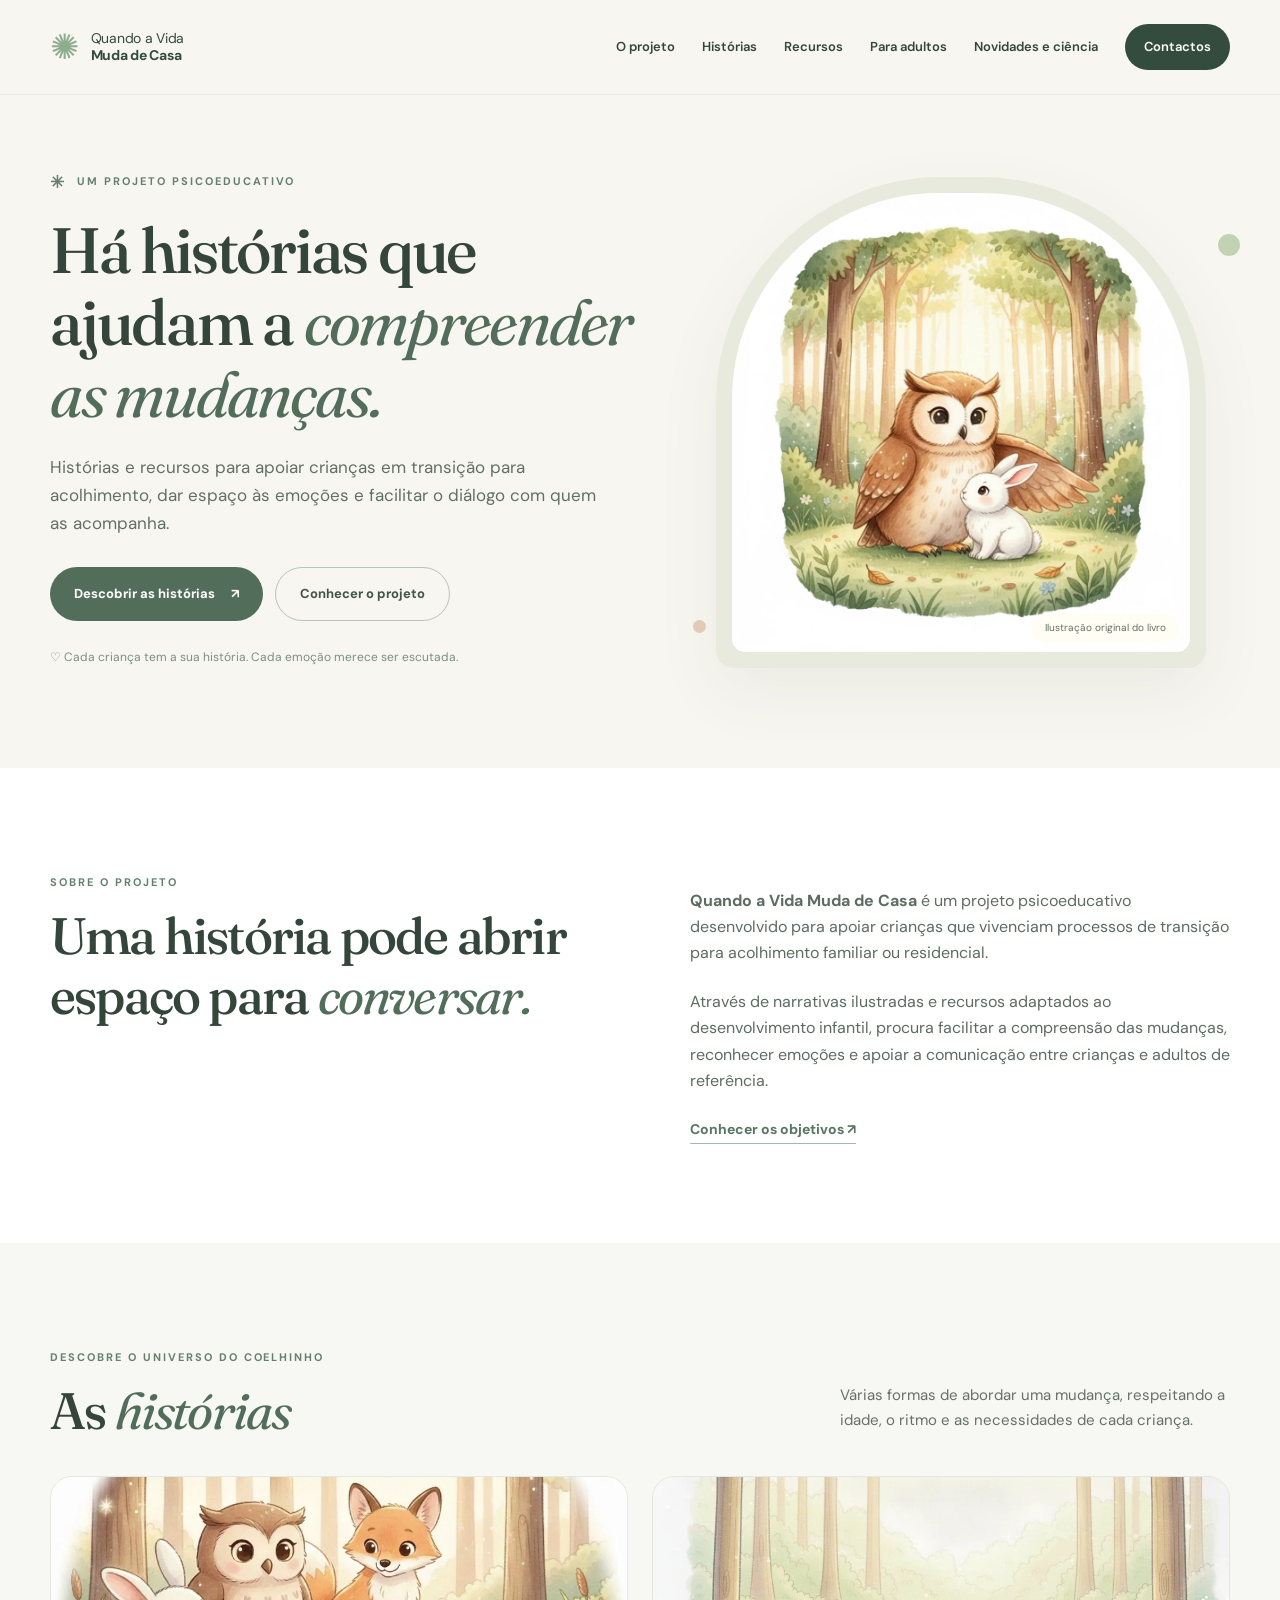
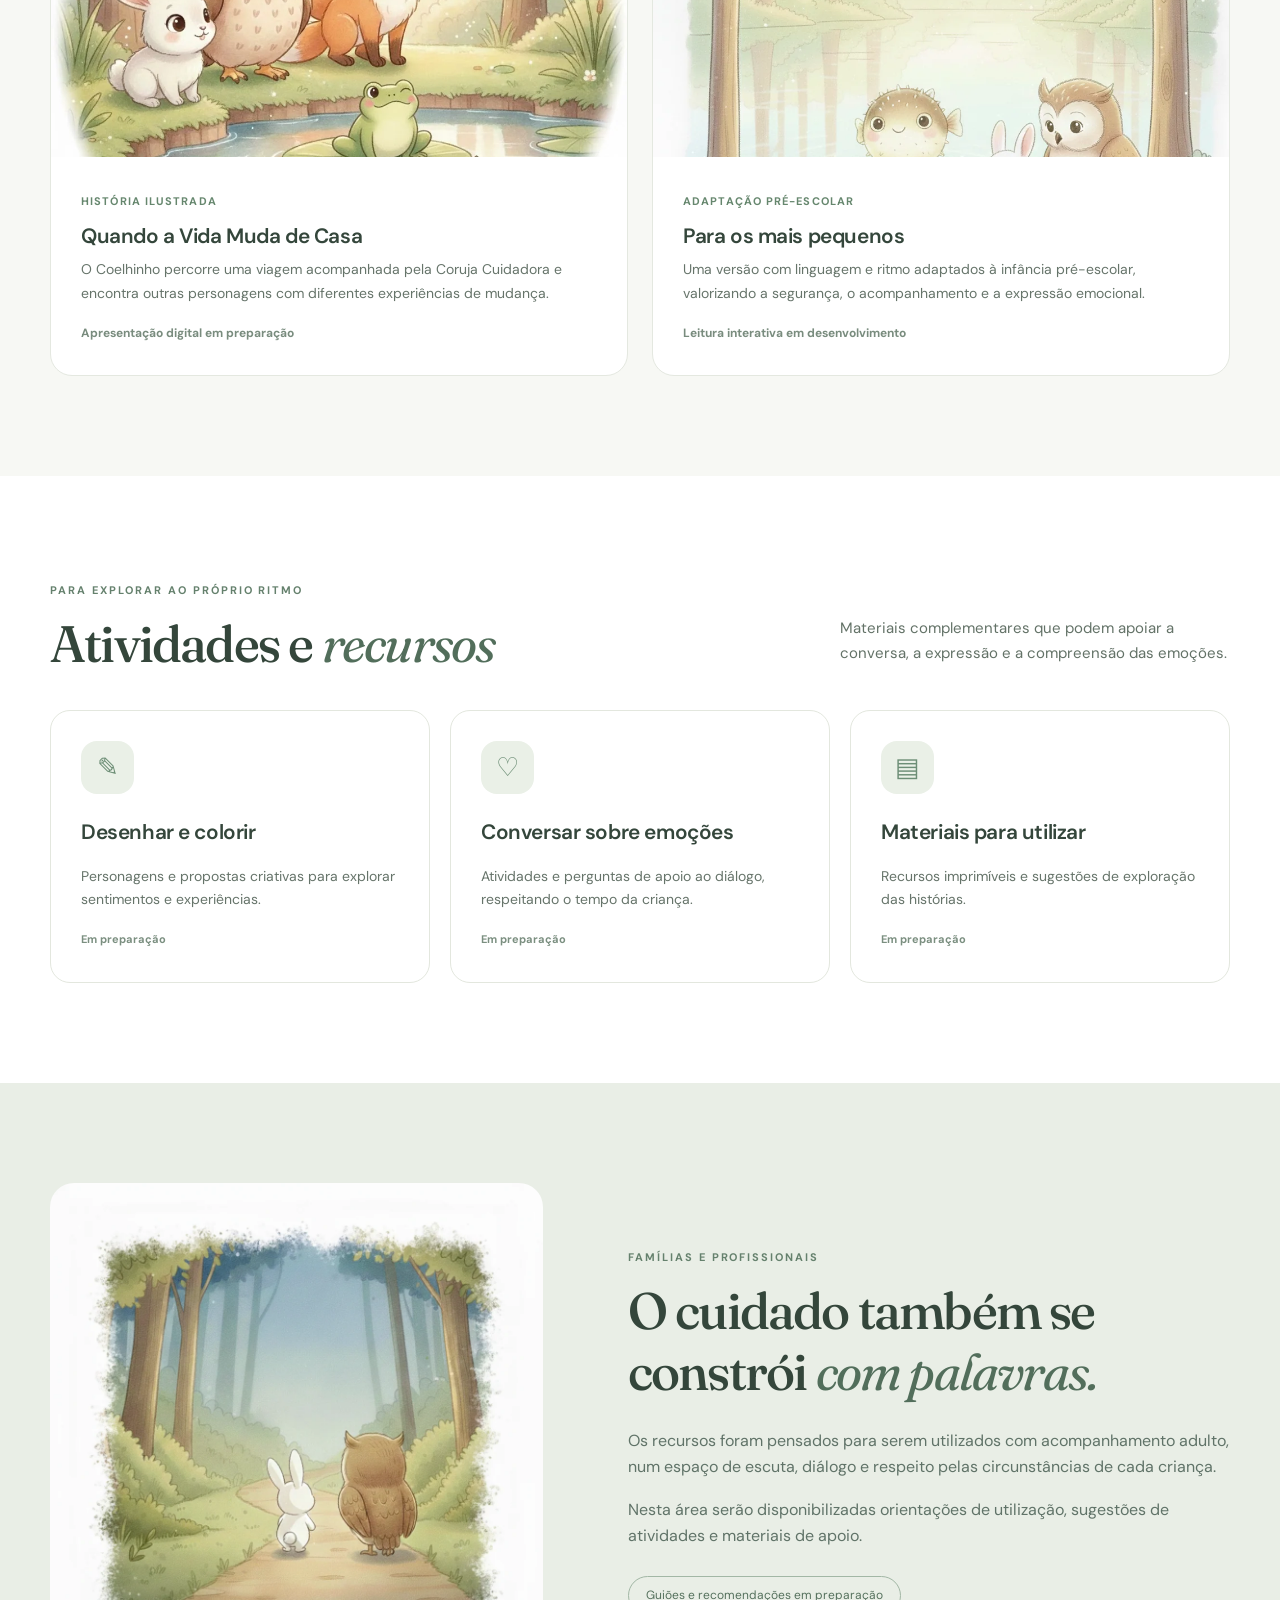
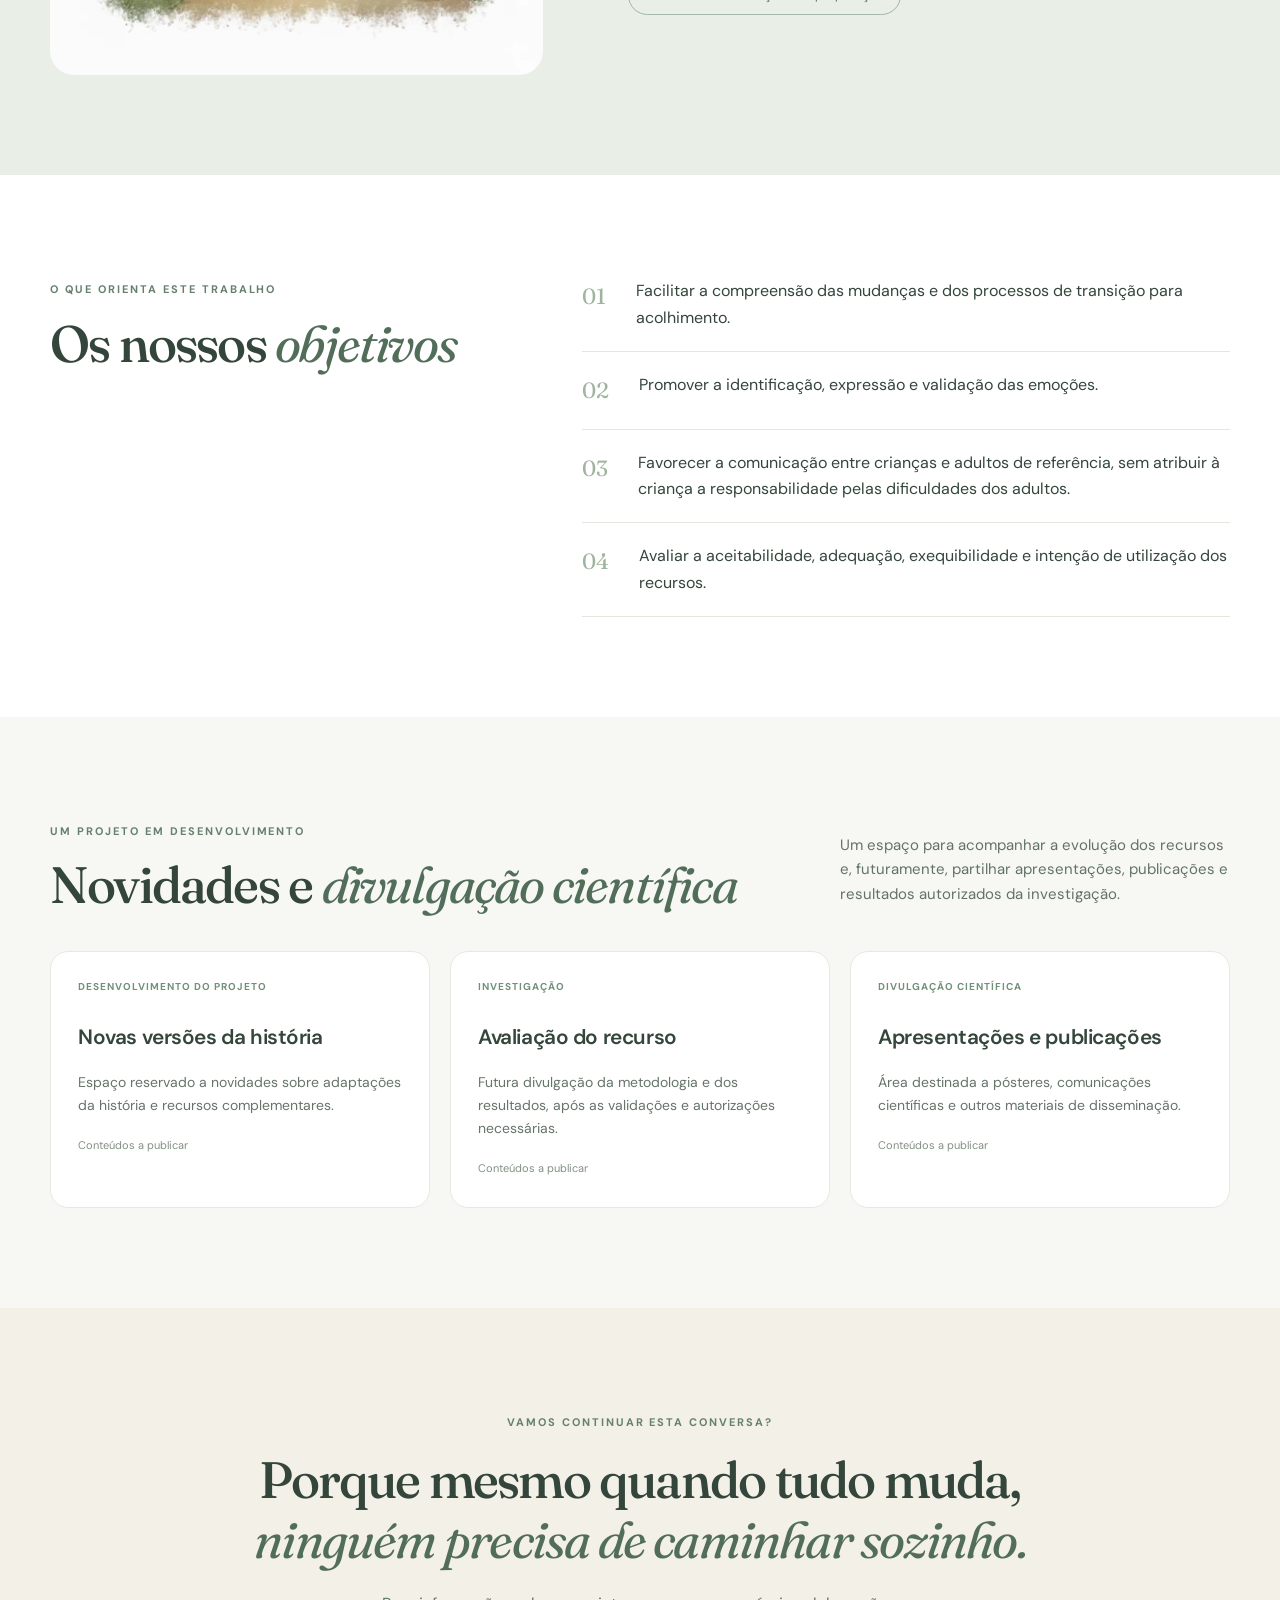
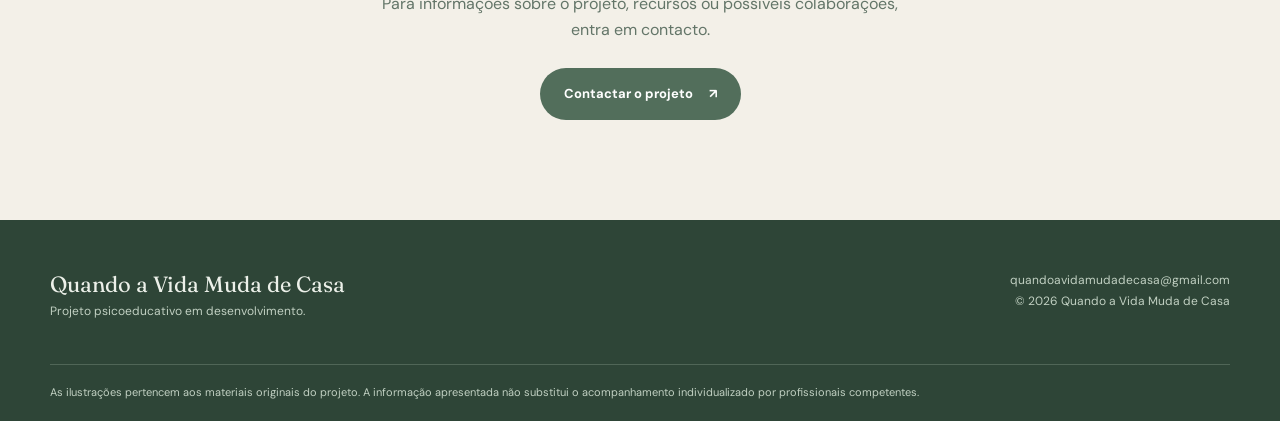
==== index_corrigido.html @ f1e55601 "Add files via upload" ====
<!doctype html>
<html lang="pt-PT">
<head>
  <meta charset="utf-8">
  <meta name="viewport" content="width=device-width, initial-scale=1">
  <meta name="description" content="Quando a Vida Muda de Casa — histórias e recursos psicoeducativos para apoiar crianças em transição para acolhimento.">
  <meta name="theme-color" content="#f8f6f0">
  <title>Quando a Vida Muda de Casa | Projeto Psicoeducativo</title>
  <link rel="preconnect" href="https://fonts.googleapis.com">
  <link rel="preconnect" href="https://fonts.gstatic.com" crossorigin>
  <link href="https://fonts.googleapis.com/css2?family=DM+Sans:wght@400;500;600;700&family=Fraunces:opsz,wght@9..144,400;9..144,500;9..144,600&display=swap" rel="stylesheet">
  <link rel="stylesheet" href="style.css">
  <script defer src="script.js"></script>
</head>
<body>
<a class="skip" href="#conteudo">Saltar para o conteúdo</a>
<header class="site-header" id="topo">
  <div class="container header-inner">
    <a class="brand" href="#topo" aria-label="Quando a Vida Muda de Casa — início"><span class="brand-mark" aria-hidden="true">✺</span><span>Quando a Vida<br><strong>Muda de Casa</strong></span></a>
    <button class="menu-toggle" type="button" aria-expanded="false" aria-controls="main-nav"><span aria-hidden="true">☰</span> Menu</button>
    <nav class="main-nav" id="main-nav" aria-label="Navegação principal">
      <a href="#projeto">O projeto</a><a href="#historias">Histórias</a><a href="#recursos">Recursos</a><a href="#adultos">Para adultos</a><a href="#novidades">Novidades e ciência</a><a class="nav-contact" href="#contactos">Contactos</a>
    </nav>
  </div>
</header>
<main id="conteudo">
  <section class="hero" aria-labelledby="hero-title">
    <div class="container hero-grid">
      <div class="hero-copy">
        <span class="eyebrow"><span class="tiny-star">✳</span> Um projeto psicoeducativo</span>
        <h1 id="hero-title">Há histórias que ajudam a <em>compreender as mudanças.</em></h1>
        <p>Histórias e recursos para apoiar crianças em transição para acolhimento, dar espaço às emoções e facilitar o diálogo com quem as acompanha.</p>
        <div class="actions"><a class="btn btn-primary" href="#historias">Descobrir as histórias <span aria-hidden="true">↗</span></a><a class="btn btn-secondary" href="#projeto">Conhecer o projeto</a></div>
        <p class="hero-note"><span aria-hidden="true">♡</span> Cada criança tem a sua história. Cada emoção merece ser escutada.</p>
      </div>
      <div class="hero-visual"><div class="hero-image-wrap"><img src="acolhimento.webp" alt="Ilustração original da Coruja Cuidadora a acolher o pequeno Coelhinho na floresta" fetchpriority="high"><span class="image-note">Ilustração original do livro</span></div><span class="shape-dot dot-a" aria-hidden="true"></span><span class="shape-dot dot-b" aria-hidden="true"></span></div>
    </div>
  </section>
  <section class="intro section" id="projeto" aria-labelledby="projeto-title">
    <div class="container intro-grid"><div><span class="eyebrow">Sobre o projeto</span><h2 id="projeto-title">Uma história pode abrir espaço para <em>conversar.</em></h2></div><div class="intro-text"><p><strong>Quando a Vida Muda de Casa</strong> é um projeto psicoeducativo desenvolvido para apoiar crianças que vivenciam processos de transição para acolhimento familiar ou residencial.</p><p>Através de narrativas ilustradas e recursos adaptados ao desenvolvimento infantil, procura facilitar a compreensão das mudanças, reconhecer emoções e apoiar a comunicação entre crianças e adultos de referência.</p><a href="#objetivos" class="text-link">Conhecer os objetivos <span aria-hidden="true">↗</span></a></div></div>
  </section>
  <section class="stories section section-muted" id="historias" aria-labelledby="historias-title"><div class="container"><div class="section-head"><div><span class="eyebrow">Descobre o universo do Coelhinho</span><h2 id="historias-title">As <em>histórias</em></h2></div><p>Várias formas de abordar uma mudança, respeitando a idade, o ritmo e as necessidades de cada criança.</p></div><div class="cards cards-two"><article class="story-card"><div class="story-visual"><img src="capa.webp" alt="Capa ilustrada com as personagens do livro, incluindo Coelhinho, Coruja e outros animais" loading="lazy"></div><div class="story-info"><span class="tag">História ilustrada</span><h3>Quando a Vida Muda de Casa</h3><p>O Coelhinho percorre uma viagem acompanhada pela Coruja Cuidadora e encontra outras personagens com diferentes experiências de mudança.</p><span class="status">Apresentação digital em preparação</span></div></article><article class="story-card"><div class="story-visual"><img src="lago-bilu.webp" alt="O Coelhinho e a Coruja encontram o peixe-balão Bilu junto ao lago" loading="lazy"></div><div class="story-info"><span class="tag">Adaptação pré-escolar</span><h3>Para os mais pequenos</h3><p>Uma versão com linguagem e ritmo adaptados à infância pré-escolar, valorizando a segurança, o acompanhamento e a expressão emocional.</p><span class="status">Leitura interativa em desenvolvimento</span></div></article></div></div></section>
  <section class="resources section" id="recursos" aria-labelledby="recursos-title"><div class="container"><div class="section-head"><div><span class="eyebrow">Para explorar ao próprio ritmo</span><h2 id="recursos-title">Atividades e <em>recursos</em></h2></div><p>Materiais complementares que podem apoiar a conversa, a expressão e a compreensão das emoções.</p></div><div class="resource-grid"><article class="resource-card"><span class="resource-icon" aria-hidden="true">✎</span><h3>Desenhar e colorir</h3><p>Personagens e propostas criativas para explorar sentimentos e experiências.</p><small>Em preparação</small></article><article class="resource-card"><span class="resource-icon" aria-hidden="true">♡</span><h3>Conversar sobre emoções</h3><p>Atividades e perguntas de apoio ao diálogo, respeitando o tempo da criança.</p><small>Em preparação</small></article><article class="resource-card"><span class="resource-icon" aria-hidden="true">▤</span><h3>Materiais para utilizar</h3><p>Recursos imprimíveis e sugestões de exploração das histórias.</p><small>Em preparação</small></article></div></div></section>
  <section class="adult-band section" id="adultos"><div class="container adult-grid"><div class="adult-img"><img src="caminho.webp" alt="O pequeno Coelhinho e a Coruja seguem juntos por um caminho na floresta" loading="lazy"></div><div class="adult-copy"><span class="eyebrow">Famílias e profissionais</span><h2>O cuidado também se constrói <em>com palavras.</em></h2><p>Os recursos foram pensados para serem utilizados com acompanhamento adulto, num espaço de escuta, diálogo e respeito pelas circunstâncias de cada criança.</p><p>Nesta área serão disponibilizadas orientações de utilização, sugestões de atividades e materiais de apoio.</p><span class="soft-pill">Guiões e recomendações em preparação</span></div></div></section>
  <section class="objectives section" id="objetivos"><div class="container objectives-grid"><div><span class="eyebrow">O que orienta este trabalho</span><h2>Os nossos <em>objetivos</em></h2></div><div class="objectives-list"><div><span>01</span><p>Facilitar a compreensão das mudanças e dos processos de transição para acolhimento.</p></div><div><span>02</span><p>Promover a identificação, expressão e validação das emoções.</p></div><div><span>03</span><p>Favorecer a comunicação entre crianças e adultos de referência, sem atribuir à criança a responsabilidade pelas dificuldades dos adultos.</p></div><div><span>04</span><p>Avaliar a aceitabilidade, adequação, exequibilidade e intenção de utilização dos recursos.</p></div></div></div></section>
  <section class="news section section-muted" id="novidades"><div class="container"><div class="section-head"><div><span class="eyebrow">Um projeto em desenvolvimento</span><h2>Novidades e <em>divulgação científica</em></h2></div><p>Um espaço para acompanhar a evolução dos recursos e, futuramente, partilhar apresentações, publicações e resultados autorizados da investigação.</p></div><div class="news-grid"><article class="news-card"><div class="news-type">Desenvolvimento do projeto</div><h3>Novas versões da história</h3><p>Espaço reservado a novidades sobre adaptações da história e recursos complementares.</p><span>Conteúdos a publicar</span></article><article class="news-card"><div class="news-type">Investigação</div><h3>Avaliação do recurso</h3><p>Futura divulgação da metodologia e dos resultados, após as validações e autorizações necessárias.</p><span>Conteúdos a publicar</span></article><article class="news-card"><div class="news-type">Divulgação científica</div><h3>Apresentações e publicações</h3><p>Área destinada a pósteres, comunicações científicas e outros materiais de disseminação.</p><span>Conteúdos a publicar</span></article></div></div></section>
  <section class="closing section" id="contactos"><div class="container closing-inner"><span class="eyebrow">Vamos continuar esta conversa?</span><h2>Porque mesmo quando tudo muda, <em>ninguém precisa de caminhar sozinho.</em></h2><p>Para informações sobre o projeto, recursos ou possíveis colaborações, entra em contacto.</p><a href="mailto:quandoavidamudadecasa@gmail.com?subject=Contacto%20-%20Quando%20a%20Vida%20Muda%20de%20Casa" class="btn btn-primary">Contactar o projeto <span aria-hidden="true">↗</span></a></div></section>
</main>
<footer class="site-footer"><div class="container footer-inner"><div><span class="footer-name">Quando a Vida Muda de Casa</span><p>Projeto psicoeducativo em desenvolvimento.</p></div><div><a href="mailto:quandoavidamudadecasa@gmail.com">quandoavidamudadecasa@gmail.com</a><p>© <span id="year">2026</span> Quando a Vida Muda de Casa</p></div></div><p class="container credits">As ilustrações pertencem aos materiais originais do projeto. A informação apresentada não substitui o acompanhamento individualizado por profissionais competentes.</p></footer>
</body>
</html>
---- style.css ----
:root{--cream:#f8f6f0;--warm:#f0eee5;--sage:#a8b9a4;--sage-deep:#526e5b;--green:#344c3d;--text:#34463b;--muted:#65746a;--line:#e3e7de;--white:#fff;--sand:#e1d1be;--radius:20px}*{box-sizing:border-box}html{scroll-behavior:smooth}body{margin:0;background:#fff;color:var(--text);font-family:'DM Sans',Arial,sans-serif;font-size:16px;line-height:1.65}img{display:block;width:100%;height:auto}a{color:inherit;text-decoration:none}button{font:inherit}h1,h2,h3,p{margin-top:0}h1,h2,h3{line-height:1.18}h1,h2{font-family:'Fraunces',Georgia,serif;font-weight:500;letter-spacing:-.035em}h1{font-size:clamp(2.9rem,5vw,5.1rem);line-height:1.12;margin:18px 0 24px}h2{font-size:clamp(2.3rem,4vw,3.7rem);margin:12px 0 26px}h1 em,h2 em{font-weight:400;color:var(--sage-deep)}h3{font-size:1.3rem;font-weight:600;letter-spacing:-.02em}.container{width:min(1180px,calc(100% - 52px));margin:auto}.section{padding:100px 0}.section-muted{background:#f7f8f4}.skip{position:absolute;left:12px;top:-60px;background:#fff;padding:10px;z-index:100}.skip:focus{top:8px}.site-header{background:var(--cream);position:relative;z-index:3;border-bottom:1px solid #e9eadf}.header-inner{height:94px;display:flex;align-items:center;justify-content:space-between;gap:30px}.brand{display:flex;align-items:center;gap:12px;font-size:14px;line-height:1.25;letter-spacing:-.02em;color:var(--green)}.brand strong{font-weight:700}.brand-mark{font-size:35px;color:#8eac8e;line-height:1}.main-nav{display:flex;align-items:center;gap:27px;font-size:13px;font-weight:600}.main-nav a:hover,.text-link:hover{color:#668c70}.nav-contact{background:var(--green);color:#fff!important;padding:12px 19px;border-radius:99px}.menu-toggle{display:none;border:1px solid #c7d1c5;background:transparent;border-radius:9px;padding:8px 12px;color:var(--green)}.hero{background:var(--cream);padding:72px 0 88px;overflow:hidden}.hero-grid{display:grid;grid-template-columns:1.07fr .93fr;align-items:center;gap:65px}.eyebrow{text-transform:uppercase;letter-spacing:.18em;color:#65816d;font-size:11px;font-weight:700}.tiny-star{font-size:17px;vertical-align:middle;margin-right:6px}.hero-copy>p{font-size:17px;max-width:550px;color:#607067}.actions{display:flex;gap:12px;flex-wrap:wrap;margin:30px 0 27px}.btn{display:inline-flex;align-items:center;justify-content:center;gap:16px;border-radius:100px;font-size:13px;font-weight:700;padding:15px 24px;transition:transform .2s,background .2s}.btn:hover{transform:translateY(-2px)}.btn-primary{background:var(--sage-deep);color:white}.btn-primary:hover{background:#3d5d48}.btn-secondary{border:1px solid #b7c5b7;color:#415647}.hero-copy .hero-note{font-size:12px;color:#799080}.hero-visual{position:relative;padding:10px 24px 12px 4px}.hero-image-wrap{position:relative;background:#e8eadd;border-radius:46% 46% 18px 18px;padding:16px;box-shadow:0 24px 65px #40584612}.hero-image-wrap img{border-radius:45% 45% 13px 13px;aspect-ratio:1;object-fit:cover}.image-note{position:absolute;bottom:25px;right:27px;background:#fffdf3e8;border-radius:100px;color:#617264;font-size:10px;padding:6px 13px}.shape-dot{position:absolute;width:22px;height:22px;background:#c2d3b4;border-radius:50%}.dot-a{top:13%;right:-10px}.dot-b{bottom:9%;left:-19px;width:13px;height:13px;background:#e2cbb6}.intro-grid{display:grid;grid-template-columns:1fr 1fr;gap:100px;align-items:start}.intro-text{padding-top:20px;color:#5d6c61}.intro-text p{margin-bottom:22px}.text-link{color:#587661;font-weight:700;font-size:14px;border-bottom:1px solid #a4baaa;padding-bottom:5px}.section-head{display:flex;justify-content:space-between;align-items:end;gap:65px;margin-bottom:35px}.section-head h2{margin-bottom:0}.section-head>p{max-width:390px;color:#637267;font-size:15px;margin:0 0 9px}.cards{display:grid;gap:24px}.cards-two{grid-template-columns:1fr 1fr}.story-card{background:#fff;border:1px solid #e4e8e0;border-radius:22px;overflow:hidden}.story-visual{height:280px;background:#e7eddf;display:flex;justify-content:center;align-items:center;overflow:hidden}.story-visual img{height:100%;object-fit:cover;object-position:center 45%}.story-info{padding:30px}.tag{font-size:11px;letter-spacing:.1em;text-transform:uppercase;color:#66876e;font-weight:700}.story-info h3{margin:10px 0}.story-info p,.resource-card p,.news-card p{color:#66746a;font-size:14px}.status{font-size:12px;font-weight:700;color:#798c7e}.resource-grid,.news-grid{display:grid;grid-template-columns:repeat(3,1fr);gap:20px}.resource-card{padding:30px;border:1px solid var(--line);border-radius:20px;background:#fff;min-height:250px}.resource-icon{display:flex;align-items:center;justify-content:center;width:53px;height:53px;border-radius:16px;background:#eaf0e7;font-size:26px;color:#6d8e76;margin-bottom:26px}.resource-card small{font-size:11px;color:#7b8f80;font-weight:700}.adult-band{background:#e9eee6}.adult-grid{display:grid;grid-template-columns:.9fr 1.1fr;gap:85px;align-items:center}.adult-img img{border-radius:24px;aspect-ratio:1;object-fit:cover}.adult-copy p{color:#607368}.soft-pill{display:inline-block;border:1px solid #a2b7a5;border-radius:99px;font-size:12px;padding:9px 17px;color:#55715d;margin-top:10px}.objectives-grid{display:grid;grid-template-columns:.8fr 1.2fr;gap:100px}.objectives-list>div{display:flex;gap:30px;border-bottom:1px solid var(--line);padding:20px 0}.objectives-list>div:first-child{padding-top:3px}.objectives-list span{color:#9fb49e;font-family:'Fraunces',serif;font-size:22px}.objectives-list p{max-width:600px;margin:0}.news-card{background:#fff;padding:27px;border-radius:18px;min-height:250px;border:1px solid #e6e9e2}.news-type{color:#729078;font-weight:700;letter-spacing:.1em;text-transform:uppercase;font-size:10px;margin-bottom:30px}.news-card span{font-size:11px;color:#809082}.closing{text-align:center;background:#f3f0e8}.closing-inner{max-width:820px}.closing h2{margin:15px 0 20px}.closing p{color:#637568;max-width:550px;margin:0 auto 25px}.site-footer{padding:46px 0 20px;background:#2e4537;color:#ecf0e9}.footer-inner{display:flex;justify-content:space-between;gap:30px}.footer-inner>div:last-child{text-align:right}.footer-name{font-family:'Fraunces',serif;font-size:22px}.site-footer p,.site-footer a{font-size:12px;color:#c1d0c2}.credits{border-top:1px solid #506657;padding-top:18px;margin-top:30px;font-size:11px!important}a:focus-visible,button:focus-visible{outline:3px solid #9fc8a7;outline-offset:3px}@media(max-width:1000px){.main-nav{gap:14px;font-size:12px}.hero-grid{gap:30px}.intro-grid,.adult-grid,.objectives-grid{gap:45px}}@media(max-width:800px){.header-inner{height:75px}.menu-toggle{display:block}.main-nav{display:none;position:absolute;top:75px;left:0;right:0;background:var(--cream);padding:20px 26px 30px;flex-direction:column;align-items:start;gap:20px;box-shadow:0 15px 20px #344c3d10}.main-nav.open{display:flex}.hero{padding:45px 0 60px}.hero-grid,.intro-grid,.adult-grid,.objectives-grid{grid-template-columns:1fr;gap:30px}.hero-visual{max-width:520px;margin:0 auto}.section{padding:65px 0}.section-head{display:block}.section-head>p{margin-top:15px}.resource-grid,.news-grid{grid-template-columns:1fr}.cards-two{grid-template-columns:1fr}.adult-img{max-width:450px}.intro-text{padding-top:0}.footer-inner{display:block}.footer-inner>div:last-child{text-align:left;margin-top:20px}}@media(max-width:500px){.container{width:min(100% - 32px,1180px)}h1{font-size:2.65rem}h2{font-size:2.25rem}.hero-copy>p{font-size:15px}.hero-visual{padding:0 10px}.story-visual{height:245px}.story-info{padding:22px}.resource-card{min-height:0}.actions{align-items:stretch;flex-direction:column}.btn{width:100%}}
@media(prefers-reduced-motion:reduce){html{scroll-behavior:auto}*{transition:none!important}}
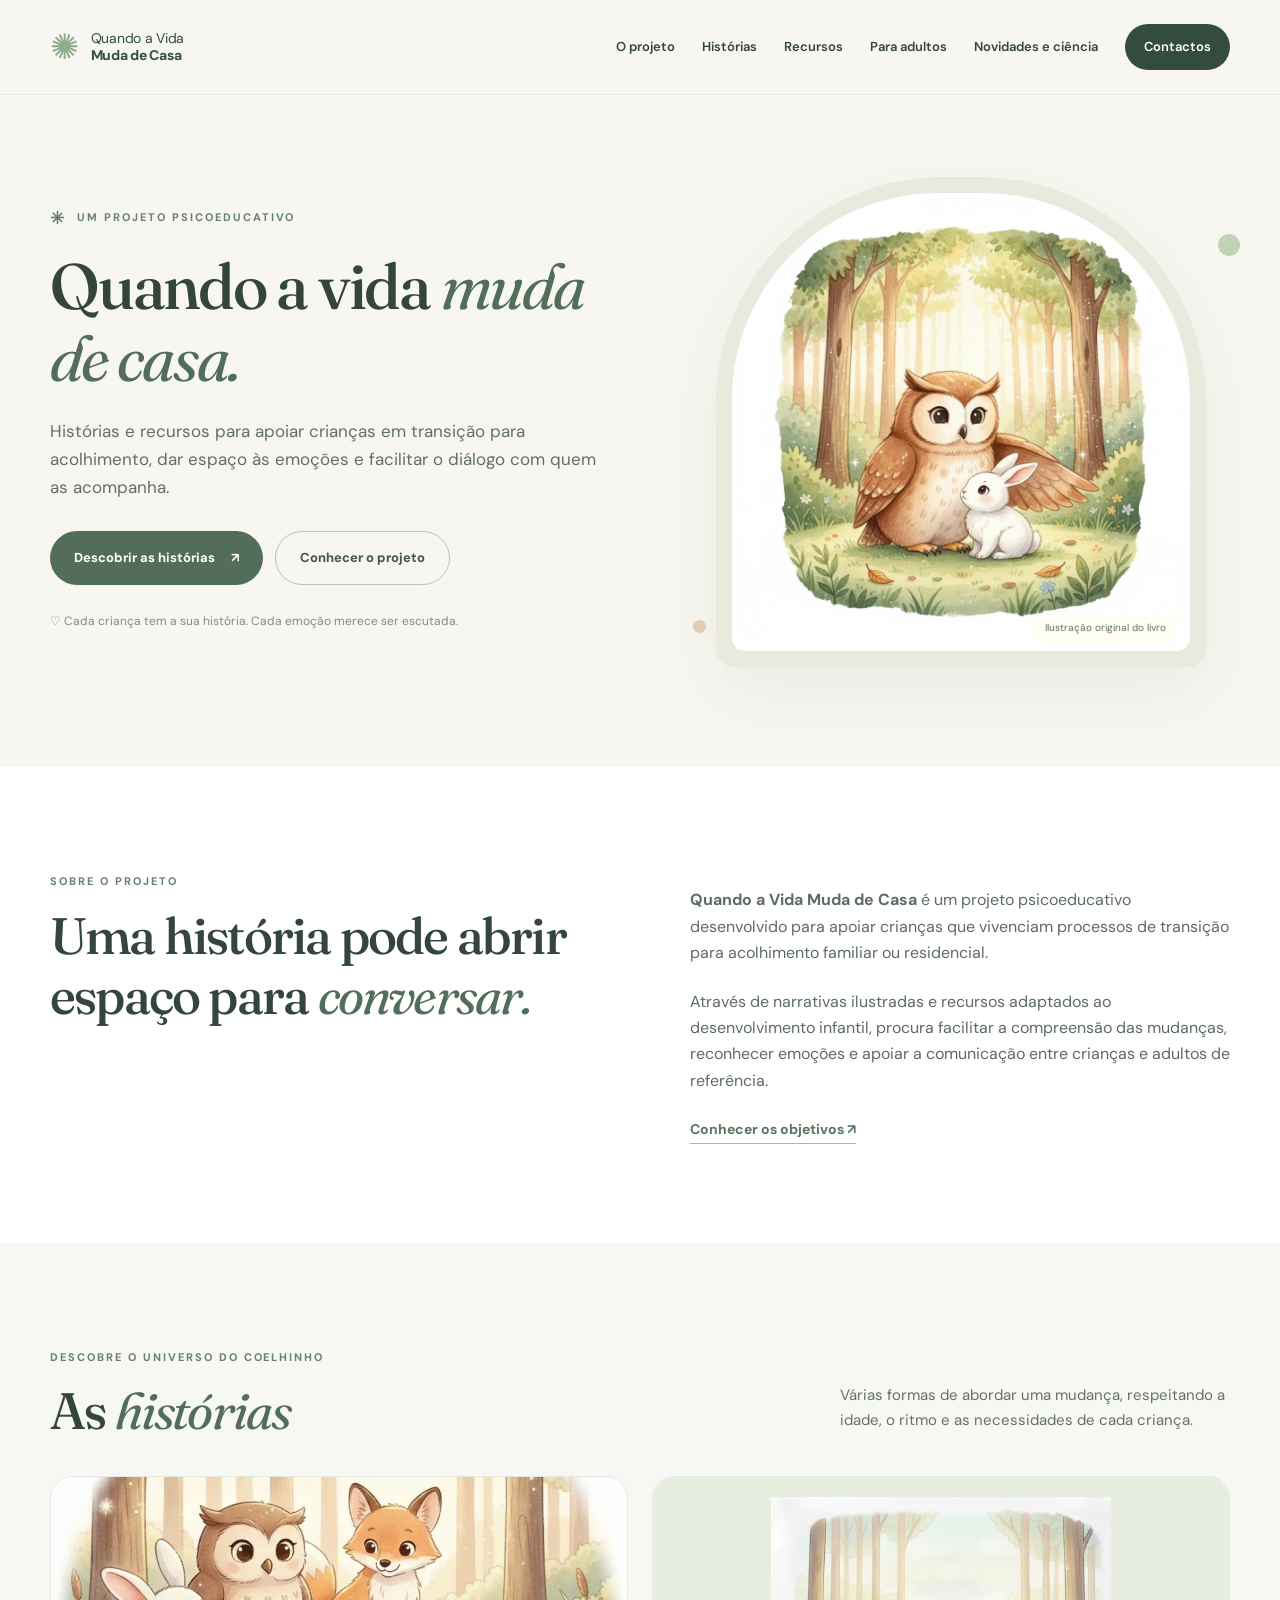
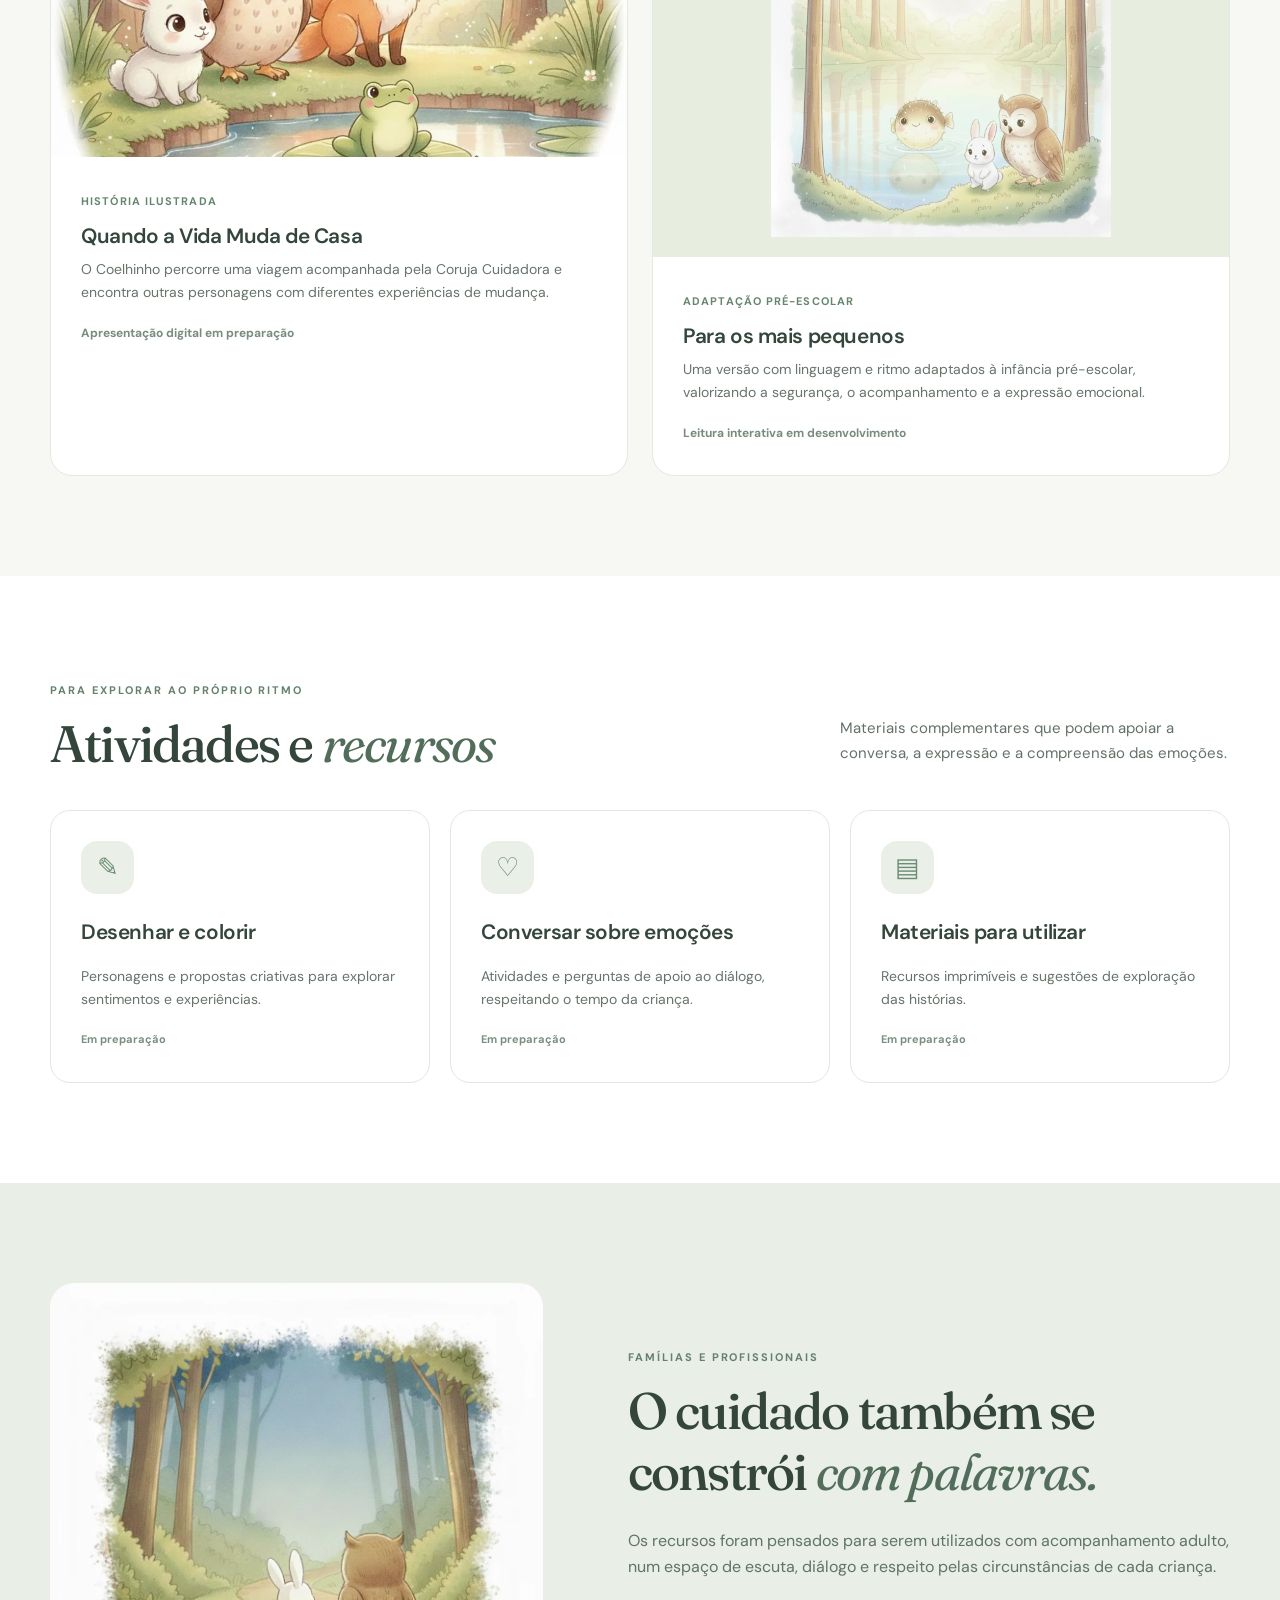
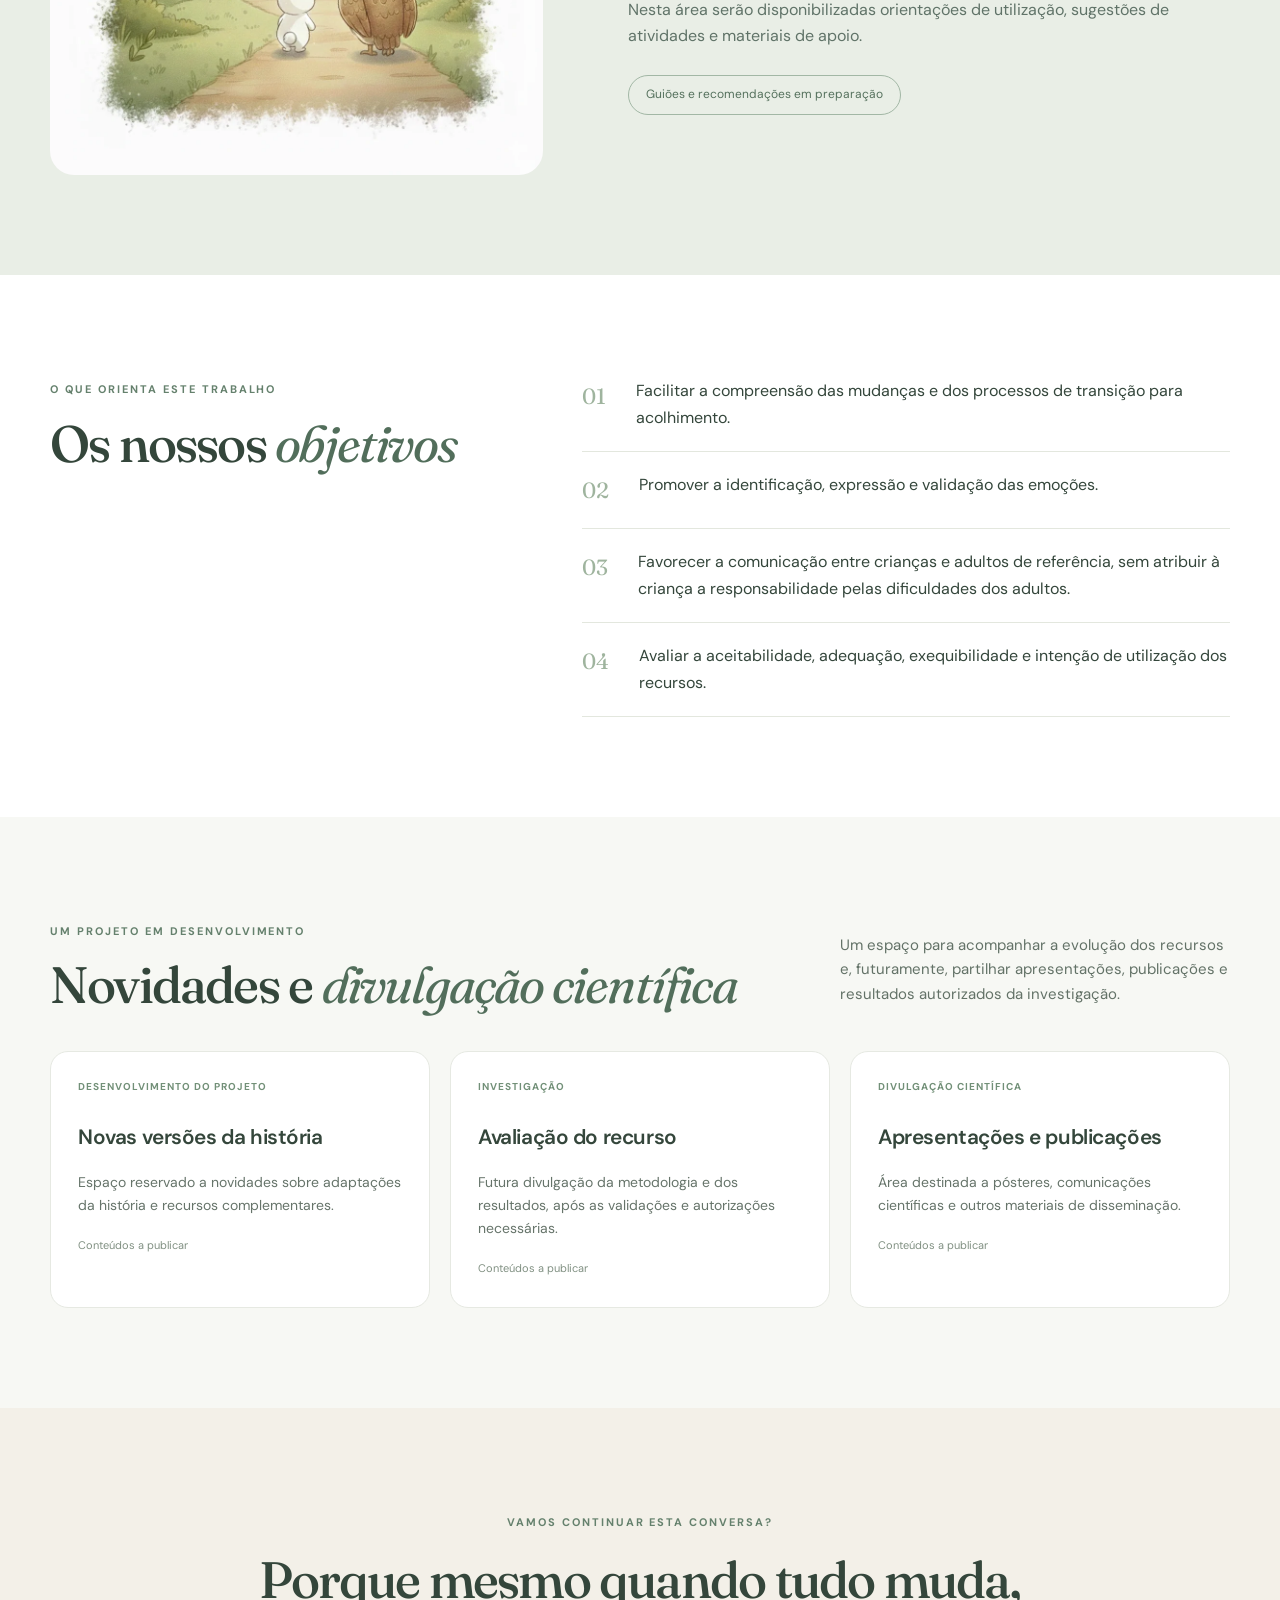
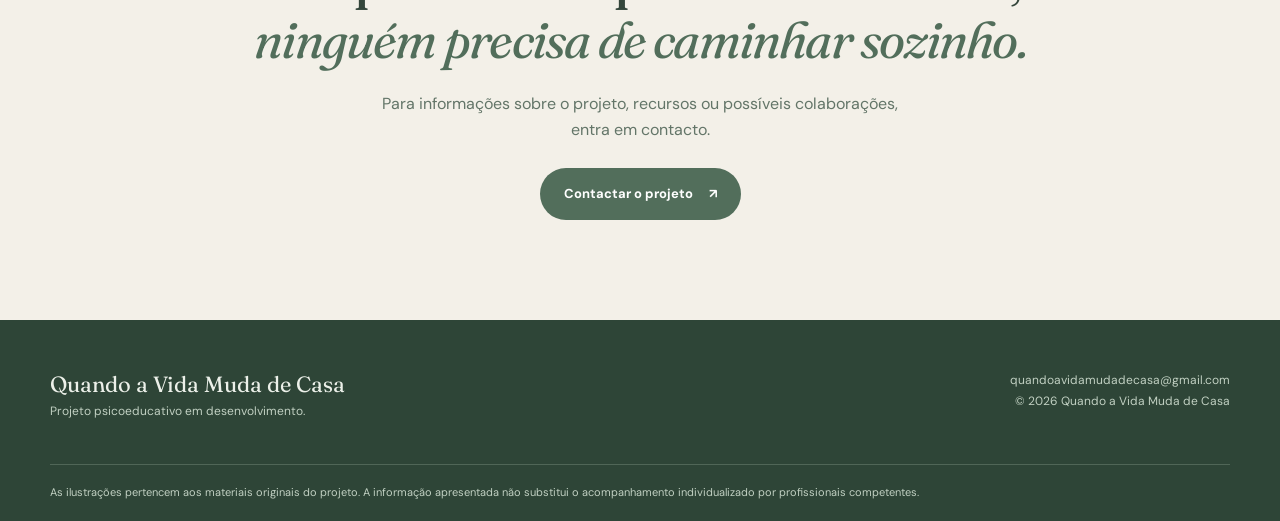
==== commit 2679ab31: "Update hero title in index_corrigido.html" ====
--- a/index_corrigido.html
+++ b/index_corrigido.html
@@ -28,7 +28,7 @@
     <div class="container hero-grid">
       <div class="hero-copy">
         <span class="eyebrow"><span class="tiny-star">✳</span> Um projeto psicoeducativo</span>
-        <h1 id="hero-title">Há histórias que ajudam a <em>compreender as mudanças.</em></h1>
+        <h1 id="hero-title">Quando a vida <em>muda de casa.</em></h1>
         <p>Histórias e recursos para apoiar crianças em transição para acolhimento, dar espaço às emoções e facilitar o diálogo com quem as acompanha.</p>
         <div class="actions"><a class="btn btn-primary" href="#historias">Descobrir as histórias <span aria-hidden="true">↗</span></a><a class="btn btn-secondary" href="#projeto">Conhecer o projeto</a></div>
         <p class="hero-note"><span aria-hidden="true">♡</span> Cada criança tem a sua história. Cada emoção merece ser escutada.</p>
@@ -48,4 +48,4 @@
 </main>
 <footer class="site-footer"><div class="container footer-inner"><div><span class="footer-name">Quando a Vida Muda de Casa</span><p>Projeto psicoeducativo em desenvolvimento.</p></div><div><a href="mailto:quandoavidamudadecasa@gmail.com">quandoavidamudadecasa@gmail.com</a><p>© <span id="year">2026</span> Quando a Vida Muda de Casa</p></div></div><p class="container credits">As ilustrações pertencem aos materiais originais do projeto. A informação apresentada não substitui o acompanhamento individualizado por profissionais competentes.</p></footer>
 </body>
-</html>+</html>
--- a/style.css
+++ b/style.css
@@ -1,2 +1,15 @@
 :root{--cream:#f8f6f0;--warm:#f0eee5;--sage:#a8b9a4;--sage-deep:#526e5b;--green:#344c3d;--text:#34463b;--muted:#65746a;--line:#e3e7de;--white:#fff;--sand:#e1d1be;--radius:20px}*{box-sizing:border-box}html{scroll-behavior:smooth}body{margin:0;background:#fff;color:var(--text);font-family:'DM Sans',Arial,sans-serif;font-size:16px;line-height:1.65}img{display:block;width:100%;height:auto}a{color:inherit;text-decoration:none}button{font:inherit}h1,h2,h3,p{margin-top:0}h1,h2,h3{line-height:1.18}h1,h2{font-family:'Fraunces',Georgia,serif;font-weight:500;letter-spacing:-.035em}h1{font-size:clamp(2.9rem,5vw,5.1rem);line-height:1.12;margin:18px 0 24px}h2{font-size:clamp(2.3rem,4vw,3.7rem);margin:12px 0 26px}h1 em,h2 em{font-weight:400;color:var(--sage-deep)}h3{font-size:1.3rem;font-weight:600;letter-spacing:-.02em}.container{width:min(1180px,calc(100% - 52px));margin:auto}.section{padding:100px 0}.section-muted{background:#f7f8f4}.skip{position:absolute;left:12px;top:-60px;background:#fff;padding:10px;z-index:100}.skip:focus{top:8px}.site-header{background:var(--cream);position:relative;z-index:3;border-bottom:1px solid #e9eadf}.header-inner{height:94px;display:flex;align-items:center;justify-content:space-between;gap:30px}.brand{display:flex;align-items:center;gap:12px;font-size:14px;line-height:1.25;letter-spacing:-.02em;color:var(--green)}.brand strong{font-weight:700}.brand-mark{font-size:35px;color:#8eac8e;line-height:1}.main-nav{display:flex;align-items:center;gap:27px;font-size:13px;font-weight:600}.main-nav a:hover,.text-link:hover{color:#668c70}.nav-contact{background:var(--green);color:#fff!important;padding:12px 19px;border-radius:99px}.menu-toggle{display:none;border:1px solid #c7d1c5;background:transparent;border-radius:9px;padding:8px 12px;color:var(--green)}.hero{background:var(--cream);padding:72px 0 88px;overflow:hidden}.hero-grid{display:grid;grid-template-columns:1.07fr .93fr;align-items:center;gap:65px}.eyebrow{text-transform:uppercase;letter-spacing:.18em;color:#65816d;font-size:11px;font-weight:700}.tiny-star{font-size:17px;vertical-align:middle;margin-right:6px}.hero-copy>p{font-size:17px;max-width:550px;color:#607067}.actions{display:flex;gap:12px;flex-wrap:wrap;margin:30px 0 27px}.btn{display:inline-flex;align-items:center;justify-content:center;gap:16px;border-radius:100px;font-size:13px;font-weight:700;padding:15px 24px;transition:transform .2s,background .2s}.btn:hover{transform:translateY(-2px)}.btn-primary{background:var(--sage-deep);color:white}.btn-primary:hover{background:#3d5d48}.btn-secondary{border:1px solid #b7c5b7;color:#415647}.hero-copy .hero-note{font-size:12px;color:#799080}.hero-visual{position:relative;padding:10px 24px 12px 4px}.hero-image-wrap{position:relative;background:#e8eadd;border-radius:46% 46% 18px 18px;padding:16px;box-shadow:0 24px 65px #40584612}.hero-image-wrap img{border-radius:45% 45% 13px 13px;aspect-ratio:1;object-fit:cover}.image-note{position:absolute;bottom:25px;right:27px;background:#fffdf3e8;border-radius:100px;color:#617264;font-size:10px;padding:6px 13px}.shape-dot{position:absolute;width:22px;height:22px;background:#c2d3b4;border-radius:50%}.dot-a{top:13%;right:-10px}.dot-b{bottom:9%;left:-19px;width:13px;height:13px;background:#e2cbb6}.intro-grid{display:grid;grid-template-columns:1fr 1fr;gap:100px;align-items:start}.intro-text{padding-top:20px;color:#5d6c61}.intro-text p{margin-bottom:22px}.text-link{color:#587661;font-weight:700;font-size:14px;border-bottom:1px solid #a4baaa;padding-bottom:5px}.section-head{display:flex;justify-content:space-between;align-items:end;gap:65px;margin-bottom:35px}.section-head h2{margin-bottom:0}.section-head>p{max-width:390px;color:#637267;font-size:15px;margin:0 0 9px}.cards{display:grid;gap:24px}.cards-two{grid-template-columns:1fr 1fr}.story-card{background:#fff;border:1px solid #e4e8e0;border-radius:22px;overflow:hidden}.story-visual{height:280px;background:#e7eddf;display:flex;justify-content:center;align-items:center;overflow:hidden}.story-visual img{height:100%;object-fit:cover;object-position:center 45%}.story-info{padding:30px}.tag{font-size:11px;letter-spacing:.1em;text-transform:uppercase;color:#66876e;font-weight:700}.story-info h3{margin:10px 0}.story-info p,.resource-card p,.news-card p{color:#66746a;font-size:14px}.status{font-size:12px;font-weight:700;color:#798c7e}.resource-grid,.news-grid{display:grid;grid-template-columns:repeat(3,1fr);gap:20px}.resource-card{padding:30px;border:1px solid var(--line);border-radius:20px;background:#fff;min-height:250px}.resource-icon{display:flex;align-items:center;justify-content:center;width:53px;height:53px;border-radius:16px;background:#eaf0e7;font-size:26px;color:#6d8e76;margin-bottom:26px}.resource-card small{font-size:11px;color:#7b8f80;font-weight:700}.adult-band{background:#e9eee6}.adult-grid{display:grid;grid-template-columns:.9fr 1.1fr;gap:85px;align-items:center}.adult-img img{border-radius:24px;aspect-ratio:1;object-fit:cover}.adult-copy p{color:#607368}.soft-pill{display:inline-block;border:1px solid #a2b7a5;border-radius:99px;font-size:12px;padding:9px 17px;color:#55715d;margin-top:10px}.objectives-grid{display:grid;grid-template-columns:.8fr 1.2fr;gap:100px}.objectives-list>div{display:flex;gap:30px;border-bottom:1px solid var(--line);padding:20px 0}.objectives-list>div:first-child{padding-top:3px}.objectives-list span{color:#9fb49e;font-family:'Fraunces',serif;font-size:22px}.objectives-list p{max-width:600px;margin:0}.news-card{background:#fff;padding:27px;border-radius:18px;min-height:250px;border:1px solid #e6e9e2}.news-type{color:#729078;font-weight:700;letter-spacing:.1em;text-transform:uppercase;font-size:10px;margin-bottom:30px}.news-card span{font-size:11px;color:#809082}.closing{text-align:center;background:#f3f0e8}.closing-inner{max-width:820px}.closing h2{margin:15px 0 20px}.closing p{color:#637568;max-width:550px;margin:0 auto 25px}.site-footer{padding:46px 0 20px;background:#2e4537;color:#ecf0e9}.footer-inner{display:flex;justify-content:space-between;gap:30px}.footer-inner>div:last-child{text-align:right}.footer-name{font-family:'Fraunces',serif;font-size:22px}.site-footer p,.site-footer a{font-size:12px;color:#c1d0c2}.credits{border-top:1px solid #506657;padding-top:18px;margin-top:30px;font-size:11px!important}a:focus-visible,button:focus-visible{outline:3px solid #9fc8a7;outline-offset:3px}@media(max-width:1000px){.main-nav{gap:14px;font-size:12px}.hero-grid{gap:30px}.intro-grid,.adult-grid,.objectives-grid{gap:45px}}@media(max-width:800px){.header-inner{height:75px}.menu-toggle{display:block}.main-nav{display:none;position:absolute;top:75px;left:0;right:0;background:var(--cream);padding:20px 26px 30px;flex-direction:column;align-items:start;gap:20px;box-shadow:0 15px 20px #344c3d10}.main-nav.open{display:flex}.hero{padding:45px 0 60px}.hero-grid,.intro-grid,.adult-grid,.objectives-grid{grid-template-columns:1fr;gap:30px}.hero-visual{max-width:520px;margin:0 auto}.section{padding:65px 0}.section-head{display:block}.section-head>p{margin-top:15px}.resource-grid,.news-grid{grid-template-columns:1fr}.cards-two{grid-template-columns:1fr}.adult-img{max-width:450px}.intro-text{padding-top:0}.footer-inner{display:block}.footer-inner>div:last-child{text-align:left;margin-top:20px}}@media(max-width:500px){.container{width:min(100% - 32px,1180px)}h1{font-size:2.65rem}h2{font-size:2.25rem}.hero-copy>p{font-size:15px}.hero-visual{padding:0 10px}.story-visual{height:245px}.story-info{padding:22px}.resource-card{min-height:0}.actions{align-items:stretch;flex-direction:column}.btn{width:100%}}
 @media(prefers-reduced-motion:reduce){html{scroll-behavior:auto}*{transition:none!important}}
+/* Imagem completa do Coelhinho pré-escolar */
+.story-card:nth-child(2) .story-visual {
+  height: 380px;
+  padding: 20px;
+  background: #e7eddf;
+}
+
+.story-card:nth-child(2) .story-visual img {
+  width: 100%;
+  height: 100%;
+  object-fit: contain;
+  object-position: center;
+}
